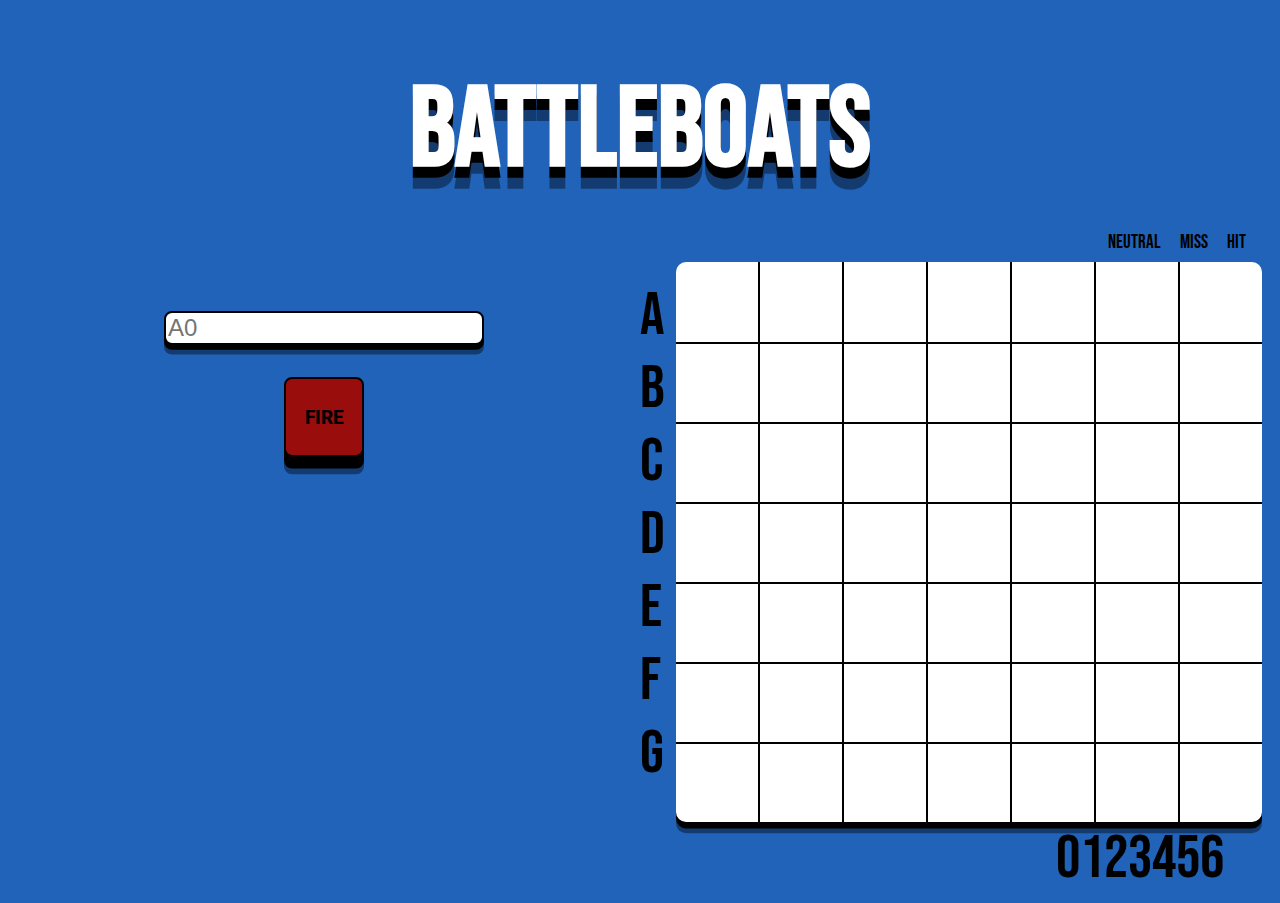
==== index.html @ 816a75a7 "commit" ====
<html>

	<head>
		<meta charset="utf-8">
		<meta name="viewport" content="initial-scale=1, user-scalable=0">
		<title>Battle Ship by Bruno Bule</title>
		<link rel="stylesheet" type="text/css" href="css/MUP_css.css">
		<link rel="preconnect" href="https://fonts.gstatic.com">
		<link href="https://fonts.googleapis.com/css2?family=Bebas+Neue&family=Roboto&display=swap" rel="stylesheet">
	</head>

	<body>
		<div id="board">
			<div class="title">
				<h1 id="messageArea">Battleboats</h1>
			</div>


			<div class="gamecont">
				<div class="formcont">
					<form>
					
						<input type="text" id="guessInput" placeholder="A0" autofocus class="form-control">
					
					
						<input type="button" id="fireButton" value="FIRE" class="btn btn-danger">
					
						
					</form>
				</div>
				
			
				
				<!-- battleship table -->
				
				<div class="tablecont">
					<div class="rowTags">
						<div class="A">A</div>
						<div class="B">B</div>
						<div class="C">C</div>
						<div class="D">D</div>
						<div class="E">E</div>
						<div class="F">F</div>
						<div class="G">G</div>
					</div>	
					<table>
						<caption>Neutral <img class="legend" src="https://www.colorhexa.com/ffffff.png"> Miss <img class="legend" src="https://www.colorhexa.com/808080.png"> Hit <img class="legend" src="https://www.colorhexa.com/ff0000.png"></caption>
						<!-- battleship row 0 -->
						<tr>
							<th id="00"></th><th id="01"></th><th id="02"></th><th id="03"></th><th id="04"></th><th id="05"></th><th id="06"></th>
						</tr>
						<!-- battleship row 1 -->
						<tr>
							<td id="10"></td><td id="11"></td><td id="12"></td><td id="13"></td><td id="14"></td><td id="15"></td><td id="16"></td>
						</tr>
						<!-- battleship row 2 -->
						<tr>
							<td id="20"></td><td id="21"></td><td id="22"></td><td id="23"></td><td id="24"></td><td id="25"></td><td id="26"></td>
						</tr>
						<!-- battleship row 3 -->
						<tr>
							<td id="30"></td><td id="31"></td><td id="32"></td><td id="33"></td><td id="34"></td><td id="35"></td><td id="36"></td>
						</tr>
						<!-- battleship row 4 -->
						<tr>
							<td id="40"></td><td id="41"></td><td id="42"></td><td id="43"></td><td id="44"></td><td id="45"></td><td id="46"></td>
						</tr>
						<!-- battleship row 5 -->
						<tr>
							<td id="50"></td><td id="51"></td><td id="52"></td><td id="53"></td><td id="54"></td><td id="55"></td><td id="56"></td>
						</tr>
						<!-- battleship row 6 -->
						<tr>
							<td id="60"></td><td id="61"></td><td id="62"></td><td id="63"></td><td id="64"></td><td id="65"></td><td id="66"></td>
						</tr>
					</table>
				</div>
			</div>
			<div class="colTags">
				<span class="0">0</span>
				<span class="1">1</span>
				<span class="2">2</span>
				<span class="3">3</span>
				<span class="4">4</span>
				<span class="5">5</span>
				<span class="6">6</span>
			</div>			
		</div>

		<script src="js/MUP_js.js"></script>

	</body>

</html>
---- css/MUP_css.css ----
body {
	background: rgb(32, 99, 185); 
    font-family: 'Bebas Neue',cursive;
}

#board{
    display: inherit;
    flex-flow: column wrap;
    justify-content: center;
    margin-top: 4rem;
    width: 100%;
}

.title{
    width: 100%;
}

h1#messageArea {
	color: rgb(255, 255, 255);
    font-family:inherit;
    font-size: 7rem;
    text-align: center;
    margin-bottom: 2rem;
    text-shadow: 0 0.1em black, 0 0.2em rgba(0, 0, 0, 0.4);
    
}

.gamecont{
    display: flex;
    flex-flow: row wrap;
    justify-content:center;
    
}
.formcont{
    width: 50%;
    margin-top: 5rem;
    align-self: top;
}
.tablecont{
    width:50%;
    align-self: center;
    display: flex;
    flex-flow: row;
}

table {
    background: white;
    box-shadow: 0 0.4em black, 0 0.7em rgba(0, 0, 0, 0.4);
    border-collapse:separate;
    border-radius:10px;
    -moz-border-radius:6px;
	border-spacing: 0;
    margin: auto;
    
}

td, th {
    border-left:solid black 2px;
    border-top:solid black 2px;
}

th {
    border-top: none;
}

td:first-child, th:first-child {
     border-left: none;
}

tr {
	height: 5rem;
}

td {
	width: 5rem;
	height: 5rem;
}

form {
    display: flex;
    flex-flow: column wrap;
    font-family: 'Roboto', sans-serif;
}

#guessInput {
    width: 20rem;
    align-self: center;
	background-color: white;
    border: none;
	border-radius:0.5rem;
	font-size: 1.5em;
    margin-bottom: 1rem;
    border: 2px solid black;
    border-radius: 0.5rem;
    box-shadow: 0 0.2em black, 0 0.4em rgba(0, 0, 0, 0.4);
}

#fireButton{
    align-self: center;
    border: none;
    background-color: #9a0d0d;
    width: 5rem;
    height: 5rem;
    border-radius:0.5rem;
    font-family: inherit;
    font-size: 1.2rem;
    font-weight: 800;
    color: 	black;
    text-transform: uppercase;
    text-decoration: none;
    margin: 1rem;
    padding: 0.5rem;
    border: 2px solid black;
    border-radius: 0.5rem;
    box-shadow: 0 0.6em black, 0 0.9em rgba(0, 0, 0, 0.4);

    position: relative;
    top: 0;
    transition: all 350ms ease-in-out;
}

#fireButton:hover {
    background:#b20a0a ;
    color: rgb(14, 14, 14);

    top: 0.2em;
    box-shadow: 0 0.4em black, 0 0.7em rgba(0, 0, 0, 0.4);
  }

#fireButton:active{
    background: red;
    top: 0.4em;
    box-shadow: 0 0.2em black, 0 0.5em rgba(0, 0, 0, 0.4);
    
    transition: 100ms ease;
}

caption{
    margin-bottom: 0.5rem;
    text-align: end;
    font-size: 1.2rem;
}
.rowTags{
    margin-top: 3rem;
    height:100%;
    font-size: 3.8rem;
}
.colTags{
    display: flex;
    justify-content:flex-end;
    font-size: 3.8rem;
    margin-right: 3rem;
}
.legend{
    height: 0.8rem;
    width: 0.8rem;
    margin-bottom: 0.1rem;
    
}
input{
    outline:none;
 }

 .hit{
     background-color: rgba(255, 0, 0, 0.616);
 }
 .miss{
     background-color: rgba(128, 128, 128, 0.459);
 }

 @media only screen and (max-width: 1000px) {
    .gamecont{
        display: flex;
        flex-flow: column wrap;
    }
    .formcont{
        width: 100%;
        align-self: center;
        margin-bottom: 2rem;
    }
    .tablecont{
        width: 100%;
        align-self: center;
    }
    form {
        flex-flow: row wrap;
        justify-content: space-evenly;
    }
    caption{
        font-size: 2rem;
    }
    #fireButton{
        width: 8rem;
        height: 8rem;
        font-size: 2rem;
    }
    #guessInput{
        height: 3rem;
        align-self: center;
    }
  }
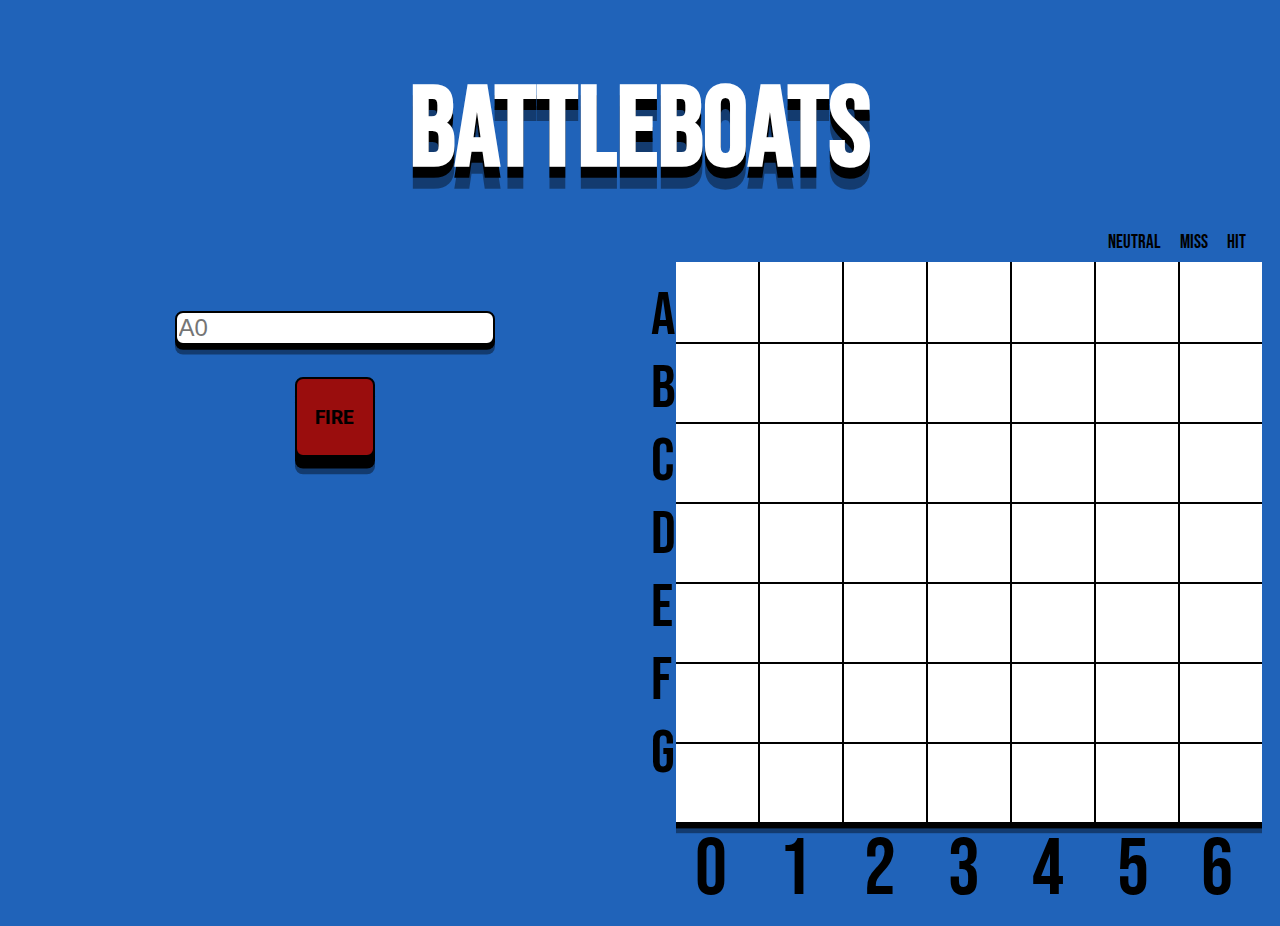
==== commit 584c6bce: "final" ====
--- a/index.html
+++ b/index.html
@@ -17,7 +17,7 @@
 
 
 			<div class="gamecont">
-				<div class="formcont">
+				<div class="formcont" id="frmcnt">
 					<form>
 					
 						<input type="text" id="guessInput" placeholder="A0" autofocus class="form-control">
@@ -32,7 +32,7 @@
 			
 				
 				<!-- battleship table -->
-				
+				<div class="tableGrid">
 				<div class="tablecont">
 					<div class="rowTags">
 						<div class="A">A</div>
@@ -75,16 +75,18 @@
 						</tr>
 					</table>
 				</div>
+				<div class="colTags">
+					<span class=col>0</span>
+					<span class=col>1</span>
+					<span class=col>2</span>
+					<span class=col>3</span>
+					<span class=col>4</span>
+					<span class=col>5</span>
+					<span class=col>6</span>
+				</div>
 			</div>
-			<div class="colTags">
-				<span class="0">0</span>
-				<span class="1">1</span>
-				<span class="2">2</span>
-				<span class="3">3</span>
-				<span class="4">4</span>
-				<span class="5">5</span>
-				<span class="6">6</span>
-			</div>			
+			</div>
+					
 		</div>
 
 		<script src="js/MUP_js.js"></script>
--- a/css/MUP_css.css
+++ b/css/MUP_css.css
@@ -37,7 +37,6 @@
     align-self: top;
 }
 .tablecont{
-    width:50%;
     align-self: center;
     display: flex;
     flex-flow: row;
@@ -47,8 +46,6 @@
     background: white;
     box-shadow: 0 0.4em black, 0 0.7em rgba(0, 0, 0, 0.4);
     border-collapse:separate;
-    border-radius:10px;
-    -moz-border-radius:6px;
 	border-spacing: 0;
     margin: auto;
     
@@ -147,10 +144,17 @@
 }
 .colTags{
     display: flex;
-    justify-content:flex-end;
-    font-size: 3.8rem;
-    margin-right: 3rem;
-}
+    justify-content: space-evenly;
+    width: 100%;
+    font-size: 5rem;
+    margin-left: 1.5rem;
+    
+}
+
+.col{
+    width: 4rem;
+}
+
 .legend{
     height: 0.8rem;
     width: 0.8rem;
@@ -168,7 +172,9 @@
      background-color: rgba(128, 128, 128, 0.459);
  }
 
- @media only screen and (max-width: 1000px) {
+
+
+ @media only screen and (max-width: 1240px) {
     .gamecont{
         display: flex;
         flex-flow: column wrap;
@@ -179,7 +185,6 @@
         margin-bottom: 2rem;
     }
     .tablecont{
-        width: 100%;
         align-self: center;
     }
     form {
@@ -198,4 +203,12 @@
         height: 3rem;
         align-self: center;
     }
+    .colTags{
+        justify-content: center;
+        padding-left: 1rem;
+    }
+    
+    .col{
+        width: 5.5rem;
+    }
   }